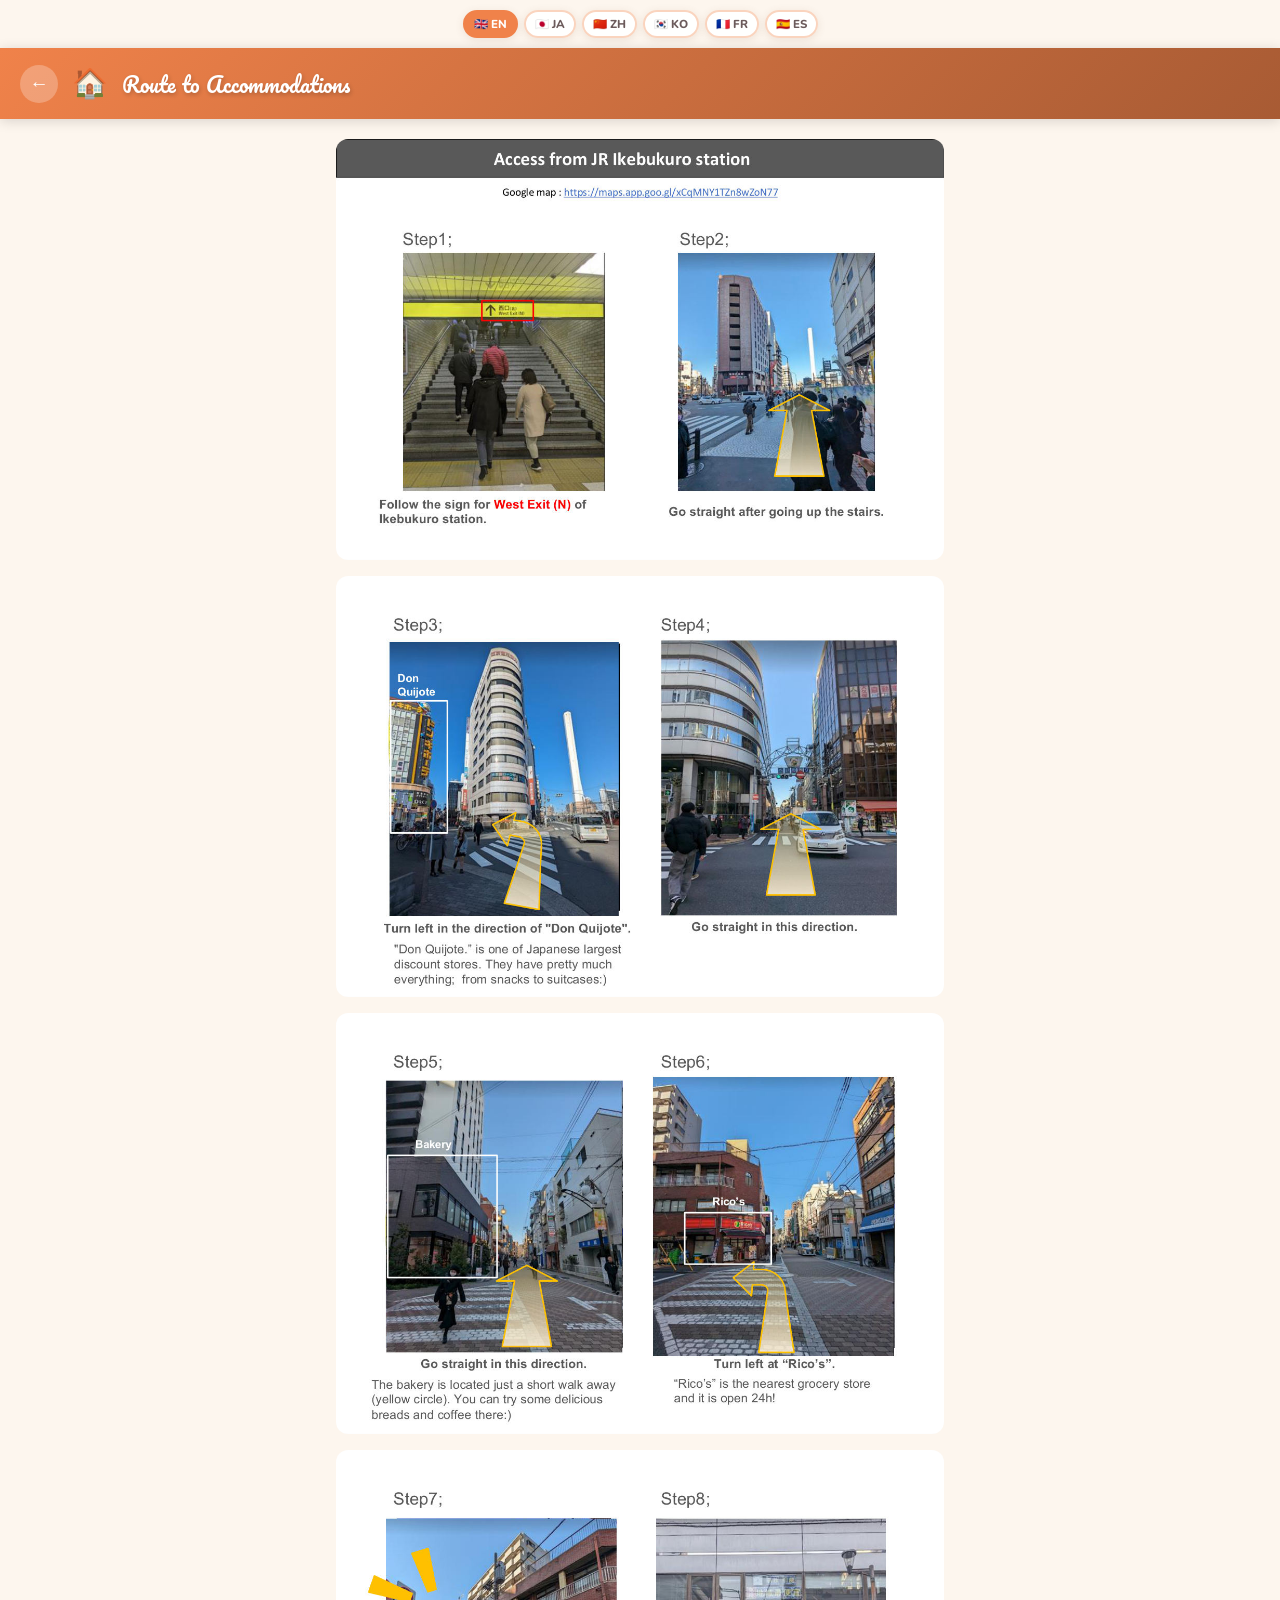
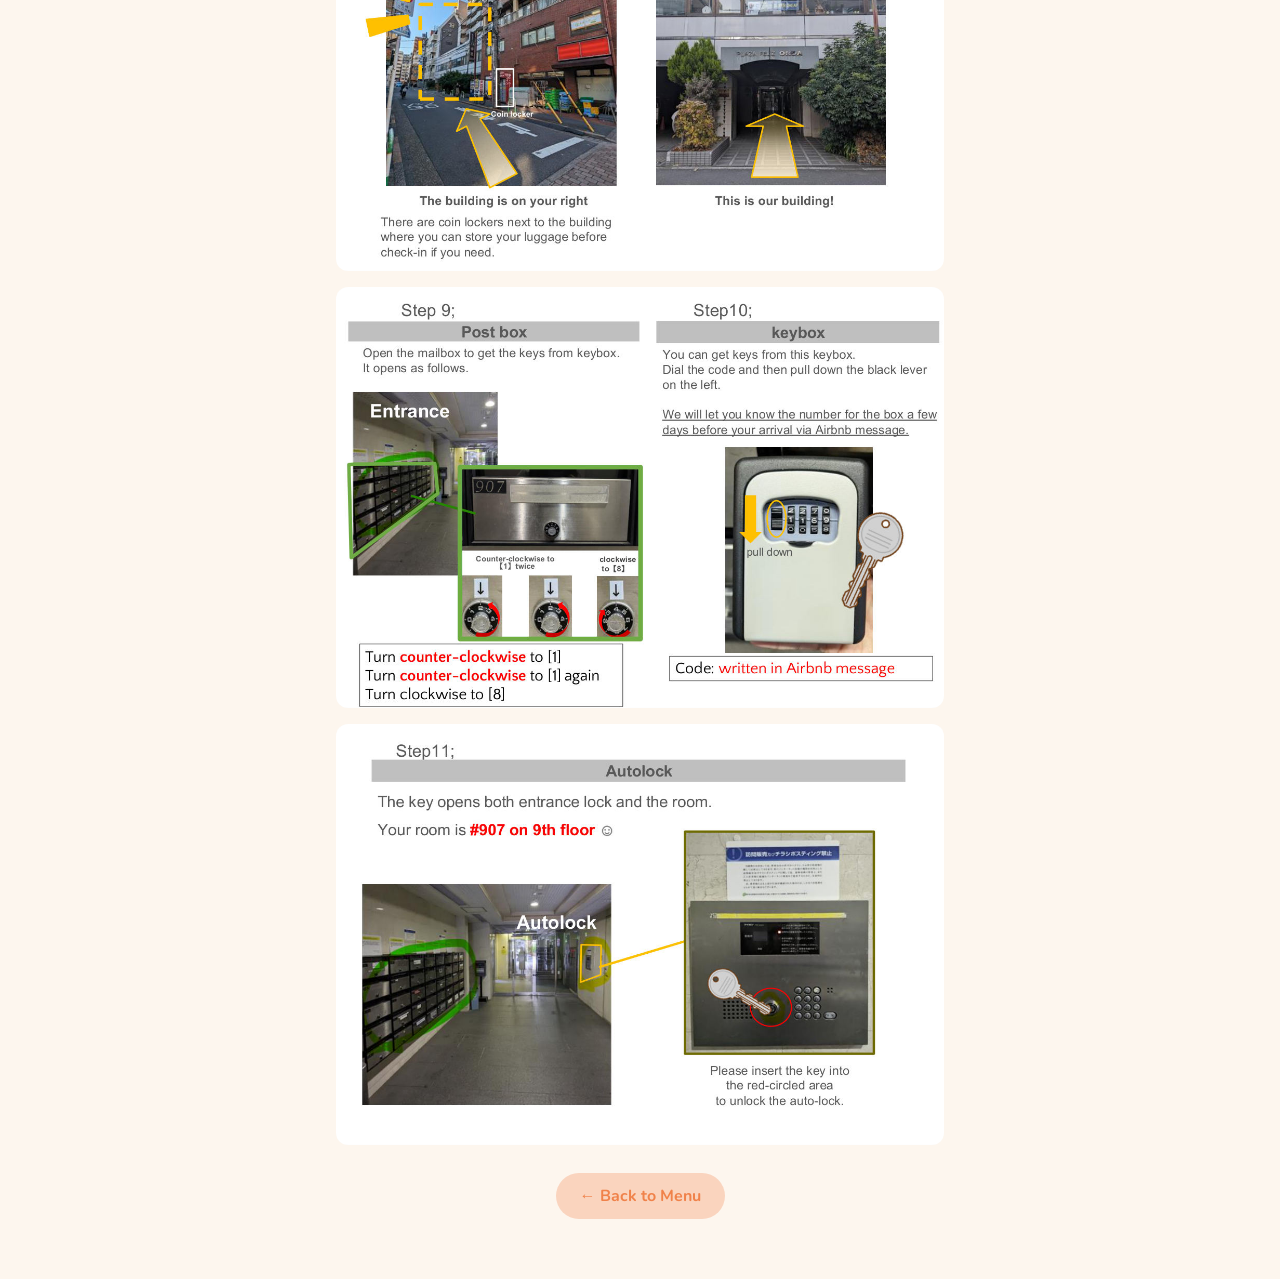
==== access/index.html @ 2150ca1c "Update index.html" ====
<!DOCTYPE html>
<html lang="en">
<head>
<meta charset="UTF-8">
<meta name="viewport" content="width=device-width, initial-scale=1.0">
<title>Route to Accommodations — Feliz Stay 907</title>
<link href="https://fonts.googleapis.com/css2?family=Nunito:wght@600;700;800;900&family=Pacifico&display=swap" rel="stylesheet">
<style>
  :root {
    --accent: #f0824a;
    --accent-light: #fad4be;
    --cream: #fdf6ee;
    --text-dark: #3a3232;
    --text-mid: #6b5a5a;
  }
  * { box-sizing: border-box; margin: 0; padding: 0; }
  body { font-family: 'Nunito', sans-serif; background: var(--cream); color: var(--text-dark); min-height: 100vh; }
  .top-bar {
    background: linear-gradient(135deg, var(--accent) 0%, color-mix(in srgb, var(--accent) 70%, black) 100%);
    padding: 16px 20px;
    display: flex;
    align-items: center;
    gap: 14px;
    position: sticky;
    top: 0;
    z-index: 10;
    box-shadow: 0 2px 12px rgba(0,0,0,0.15);
  }
  .back-btn {
    background: rgba(255,255,255,0.25);
    border: none;
    border-radius: 50%;
    width: 38px; height: 38px;
    display: flex; align-items: center; justify-content: center;
    cursor: pointer;
    font-size: 1.2rem;
    color: #fff;
    text-decoration: none;
    flex-shrink: 0;
    transition: background 0.2s;
  }
  .back-btn:hover { background: rgba(255,255,255,0.4); }
  .top-title {
    font-family: 'Pacifico', cursive;
    font-size: 1.3rem;
    color: #fff;
    text-shadow: 1px 2px 4px rgba(0,0,0,0.2);
    flex: 1;
  }
  .top-emoji { font-size: 1.8rem; }
  .content { padding: 20px 16px 40px; max-width: 640px; margin: 0 auto; }
  .content img:last-child { margin-bottom: 0; }
  .back-footer {
    text-align: center;
    margin-top: 28px;
    padding-bottom: 20px;
  }
  .back-footer a {
    display: inline-flex;
    align-items: center;
    gap: 8px;
    color: var(--accent);
    font-weight: 700;
    font-size: 1rem;
    text-decoration: none;
    background: var(--accent-light);
    padding: 12px 24px;
    border-radius: 50px;
    transition: opacity 0.2s;
  }
  .back-footer a:hover { opacity: 0.8; }

  /* lang-bar */
  .lang-bar {
    display: flex;
    justify-content: center;
    gap: 6px;
    padding: 10px 16px;
    flex-wrap: wrap;
    background: var(--cream);
  }
  .lang-btn {
    border: 2px solid var(--accent-light);
    background: rgba(255,255,255,0.92);
    backdrop-filter: blur(6px);
    border-radius: 50px;
    padding: 4px 9px;
    font-family: 'Nunito', sans-serif;
    font-size: 0.72rem;
    font-weight: 800;
    color: var(--text-mid);
    cursor: pointer;
    transition: all 0.2s;
    box-shadow: 0 2px 8px rgba(120,80,60,0.12);
  }
  .lang-btn.active {
    background: var(--accent);
    border-color: var(--accent);
    color: #fff;
  }
  .lang-btn:hover:not(.active) {
    border-color: var(--accent);
    color: var(--accent);
  }
</style>
</head>
<body>
<div class="lang-bar">
  <button class="lang-btn active" onclick="setLang('en', this)">🇬🇧 EN</button>
  <button class="lang-btn" onclick="setLang('ja', this)">🇯🇵 JA</button>
  <button class="lang-btn" onclick="setLang('zh', this)">🇨🇳 ZH</button>
  <button class="lang-btn" onclick="setLang('ko', this)">🇰🇷 KO</button>
  <button class="lang-btn" onclick="setLang('fr', this)">🇫🇷 FR</button>
  <button class="lang-btn" onclick="setLang('es', this)">🇪🇸 ES</button>
</div>
<div class="top-bar">
  <a href="../" class="back-btn">←</a>
  <span class="top-emoji">🏠</span>
  <div class="top-title" data-i18n="pageTitle">Route to Accommodations</div>
</div>
<div class="content">
<img src="[data-uri]" alt="Route to Accommodations" data-i18n-alt="imgAlt" style="width:100%;border-radius:12px;display:block;margin-bottom:16px;">
<img src="[data-uri]" alt="Route to Accommodations" data-i18n-alt="imgAlt" style="width:100%;border-radius:12px;display:block;margin-bottom:16px;">
<img src="[data-uri]" alt="Route to Accommodations" data-i18n-alt="imgAlt" style="width:100%;border-radius:12px;display:block;margin-bottom:16px;">
<img src="[data-uri]" alt="Route to Accommodations" data-i18n-alt="imgAlt" style="width:100%;border-radius:12px;display:block;margin-bottom:16px;">
<img src="[data-uri]" alt="Route to Accommodations" data-i18n-alt="imgAlt" style="width:100%;border-radius:12px;display:block;margin-bottom:16px;">
<img src="[data-uri]" alt="Route to Accommodations" data-i18n-alt="imgAlt" style="width:100%;border-radius:12px;display:block;margin-bottom:16px;">

<div class="back-footer">
  <a href="../" data-i18n="backToMenu">← Back to Menu</a>
</div>
</div>
<script>
const UI_STRINGS = {
  en: { pageTitle: 'Route to Accommodations', imgAlt: 'Route to Accommodations', backToMenu: '← Back to Menu' },
  ja: { pageTitle: '宿泊施設へのルート', imgAlt: '宿泊施設へのルート', backToMenu: '← メニューへ戻る' },
  zh: { pageTitle: '前往住宿的路线', imgAlt: '前往住宿的路线', backToMenu: '← 返回菜单' },
  ko: { pageTitle: '숙소까지 가는 길', imgAlt: '숙소까지 가는 길', backToMenu: '← 메뉴로 돌아가기' },
  fr: { pageTitle: "Itinéraire vers l'hébergement", imgAlt: "Itinéraire vers l'hébergement", backToMenu: '← Retour au menu' },
  es: { pageTitle: 'Ruta al alojamiento', imgAlt: 'Ruta al alojamiento', backToMenu: '← Volver al menú' },
};
function applyTranslations(lang) {
  const t = UI_STRINGS[lang];
  if (!t) return;
  document.querySelectorAll('[data-i18n]').forEach(el => {
    const key = el.getAttribute('data-i18n');
    if (key in t) el.textContent = t[key];
  });
  document.querySelectorAll('[data-i18n-alt]').forEach(el => {
    const key = el.getAttribute('data-i18n-alt');
    if (key in t) el.alt = t[key];
  });
}
function setLang(lang, btn) {
  document.querySelectorAll('.lang-btn').forEach(b => b.classList.remove('active'));
  btn.classList.add('active');
  applyTranslations(lang);
}
applyTranslations('en');
</script>
</body>
</html>
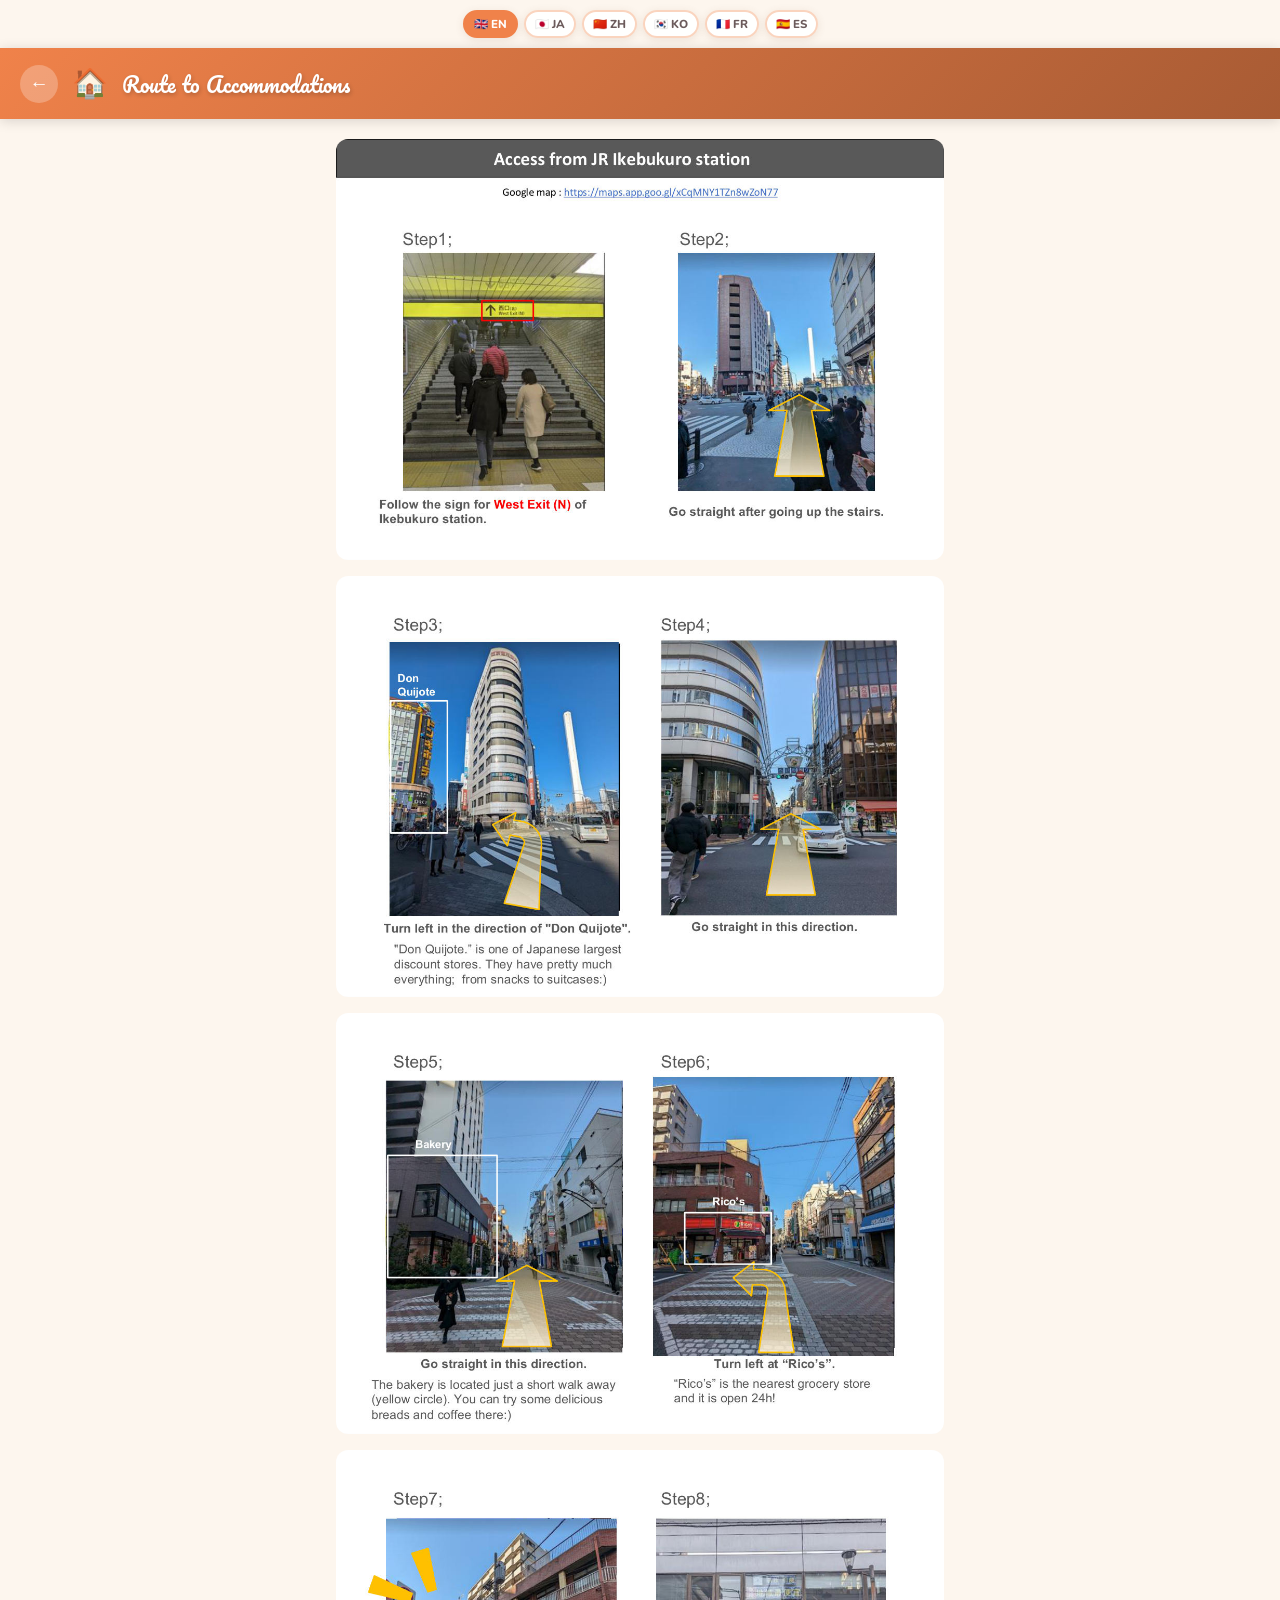
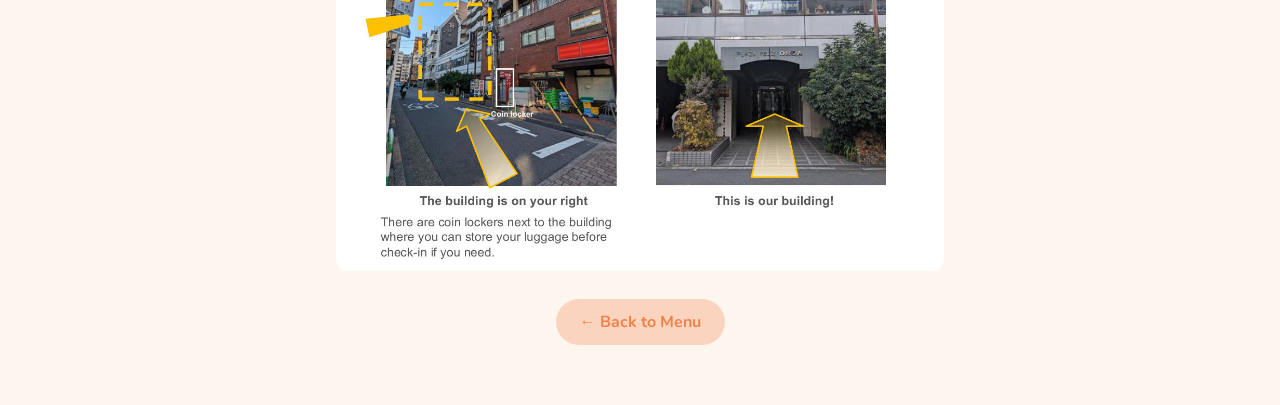
==== commit 353347b6: "Update index.html" ====
--- a/access/index.html
+++ b/access/index.html
@@ -123,8 +123,6 @@
 <img src="[data-uri]" alt="Route to Accommodations" data-i18n-alt="imgAlt" style="width:100%;border-radius:12px;display:block;margin-bottom:16px;">
 <img src="[data-uri]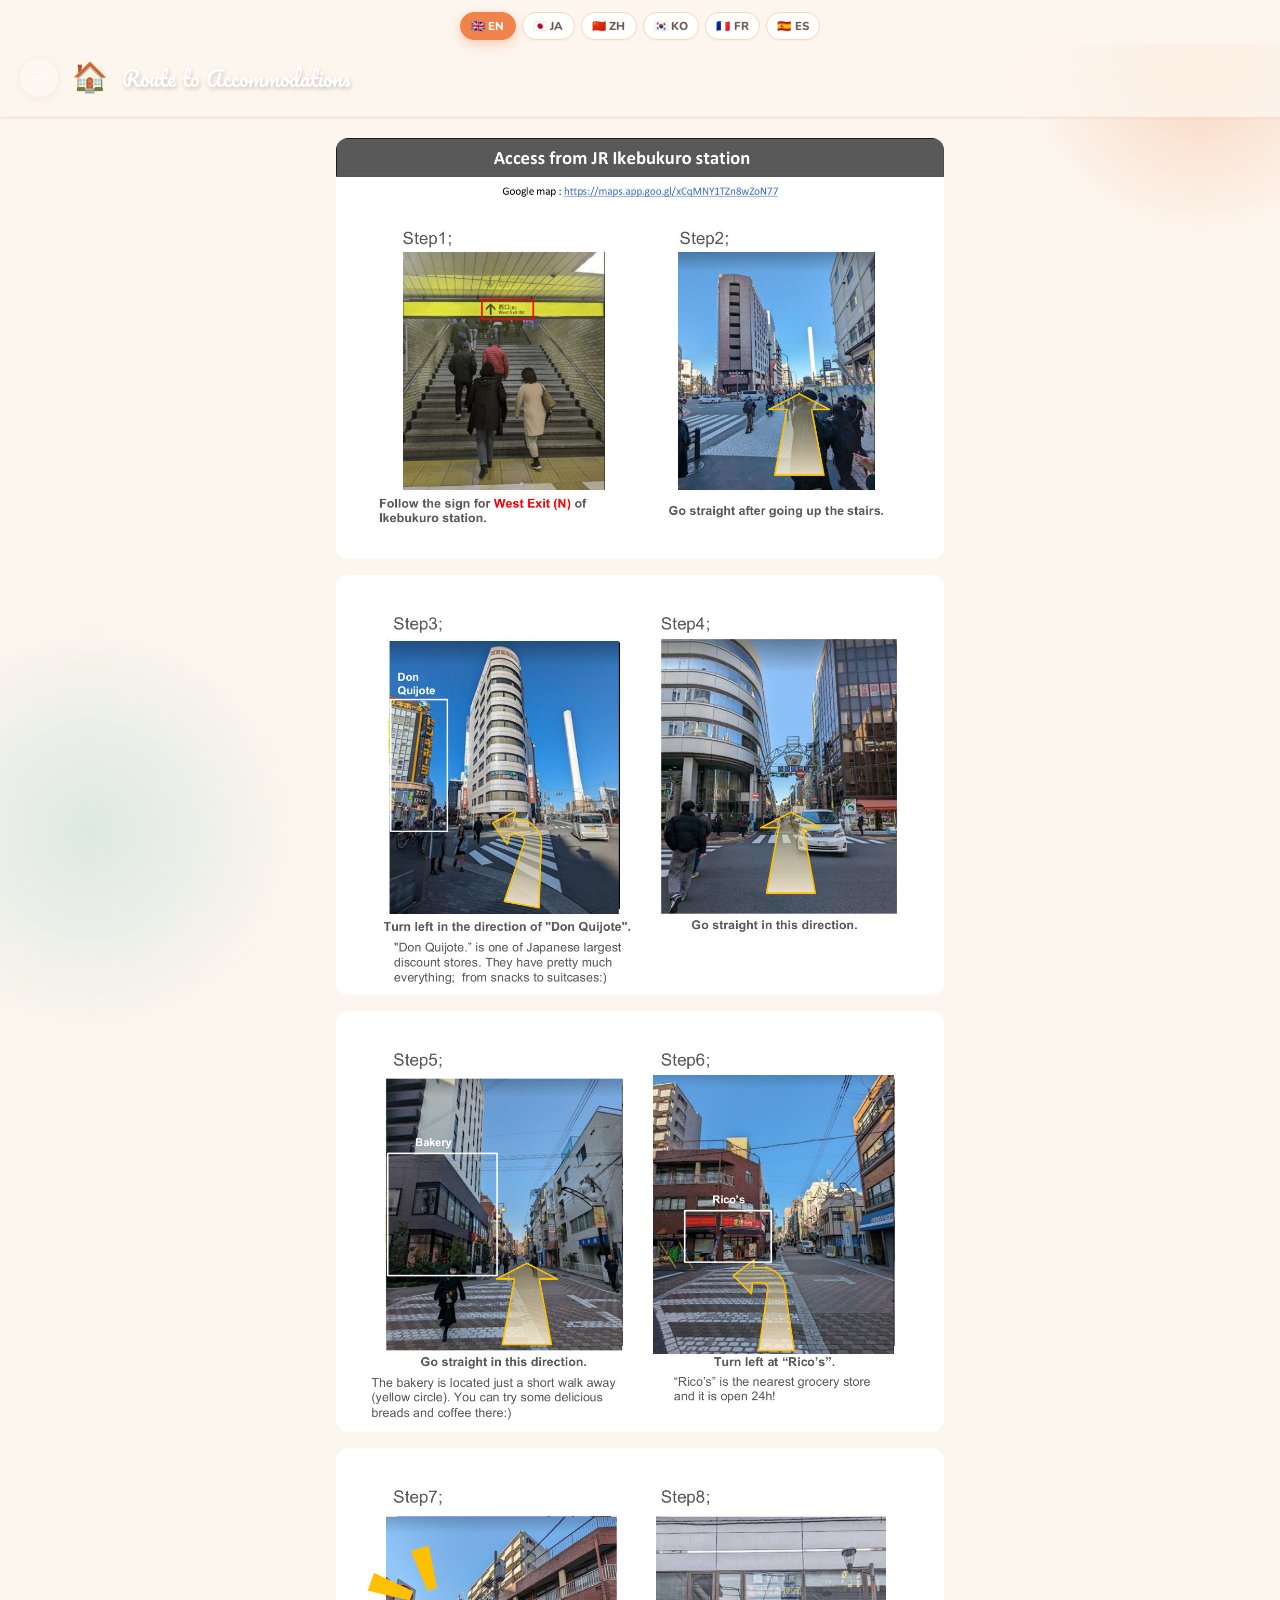
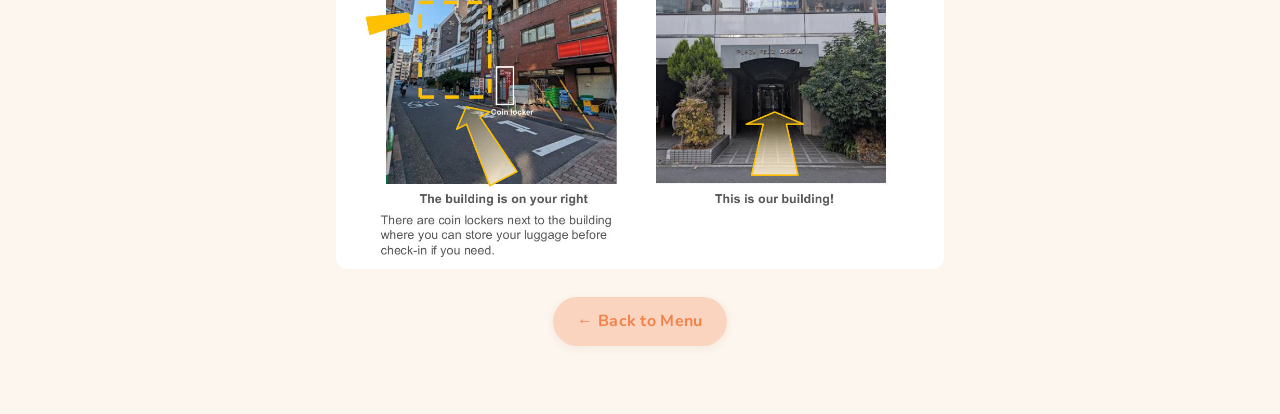
==== commit 4d03e841: "Refine homepage and unify sub-page taste - index.html: grouped menu into 3 categories (Arriving / In" ====
--- a/access/index.html
+++ b/access/index.html
@@ -103,6 +103,7 @@
     color: var(--accent);
   }
 </style>
+    <link rel="stylesheet" href="../assets/style-sub.css">
 </head>
 <body>
 <div class="lang-bar">
--- a/assets/style-sub.css
+++ b/assets/style-sub.css
@@ -0,0 +1,234 @@
+/* ─────────────────────────────────────────────────────────────────
+   Feliz Stay 907 · Sub-page shared refinements
+   Loaded AFTER each page's inline <style>, so same-specificity rules
+   here win. Uses each page's own --accent variable (preserves per-
+   page color identity). Keeps everything non-destructive.
+   ───────────────────────────────────────────────────────────────── */
+
+:root {
+  /* Warm shadow system — layered for depth without heaviness */
+  --shadow-xs: 0 1px 2px rgba(120, 80, 60, 0.06);
+  --shadow-sm: 0 2px 8px rgba(120, 80, 60, 0.09);
+  --shadow-md: 0 4px 18px rgba(120, 80, 60, 0.12);
+  --shadow-lg: 0 10px 34px rgba(120, 80, 60, 0.18);
+  --shadow-hover: 0 14px 38px rgba(120, 80, 60, 0.22);
+
+  /* Consistent radii + eases */
+  --r-sm: 10px;
+  --r-md: 16px;
+  --r-lg: 22px;
+  --r-xl: 28px;
+  --ease-pop: cubic-bezier(.34, 1.56, .64, 1);
+}
+
+html { -webkit-tap-highlight-color: transparent; }
+
+body {
+  padding-bottom: env(safe-area-inset-bottom);
+  line-height: 1.55;
+  position: relative;
+}
+
+/* Soft warm ambient gradient blobs (behind content) */
+body::before,
+body::after {
+  content: '';
+  position: fixed;
+  border-radius: 50%;
+  pointer-events: none;
+  z-index: 0;
+  filter: blur(4px);
+}
+body::before {
+  top: -120px; right: -100px;
+  width: 360px; height: 360px;
+  background: radial-gradient(circle, color-mix(in srgb, var(--accent, #f0824a) 28%, transparent) 0%, transparent 70%);
+}
+body::after {
+  bottom: -140px; left: -120px;
+  width: 420px; height: 420px;
+  background: radial-gradient(circle, rgba(195, 222, 221, 0.55) 0%, transparent 72%);
+}
+
+/* Elevate page content above the blobs */
+.top-bar,
+.lang-bar,
+.hero,
+.content,
+main {
+  position: relative;
+  z-index: 1;
+}
+
+/* ── Skip link ── */
+.skip-link {
+  position: absolute;
+  left: -9999px;
+  top: 10px;
+  background: var(--accent, #f0824a);
+  color: #fff;
+  padding: 10px 16px;
+  border-radius: 999px;
+  font-family: inherit;
+  font-weight: 800;
+  z-index: 1000;
+  text-decoration: none;
+}
+.skip-link:focus { left: 10px; }
+
+/* ── Top bar refinement ── */
+.top-bar {
+  top: env(safe-area-inset-top);
+  background: rgba(253, 246, 238, 0.82);
+  backdrop-filter: blur(14px) saturate(140%);
+  -webkit-backdrop-filter: blur(14px) saturate(140%);
+  border-bottom: 1px solid color-mix(in srgb, var(--accent, #f0824a) 20%, transparent);
+  box-shadow: var(--shadow-xs);
+  padding-top: calc(12px + env(safe-area-inset-top));
+}
+
+/* ── Back button refinement ── */
+.back-btn {
+  border-radius: 999px;
+  padding: 8px 16px 8px 12px;
+  box-shadow: var(--shadow-sm);
+  transition: transform 0.2s var(--ease-pop), box-shadow 0.2s, opacity 0.2s;
+  letter-spacing: 0.02em;
+}
+.back-btn:hover,
+.back-btn:focus-visible {
+  transform: translateY(-1px);
+  box-shadow: var(--shadow-md);
+  opacity: 1;
+  outline: none;
+}
+.back-btn:active { transform: translateY(0); }
+
+/* ── Top bar title polish ── */
+.top-bar-title {
+  font-family: 'Pacifico', cursive;
+  font-weight: 400;
+  font-size: 1.1rem;
+  letter-spacing: 0.02em;
+}
+
+/* ── Hero polish ── */
+.hero {
+  padding: 44px 24px 38px;
+  overflow: hidden;
+  position: relative;
+}
+.hero::after {
+  content: '';
+  position: absolute;
+  right: -30px; top: -30px;
+  width: 180px; height: 180px;
+  border-radius: 50%;
+  background: rgba(255, 255, 255, 0.08);
+  pointer-events: none;
+}
+.hero-icon {
+  filter: drop-shadow(0 8px 14px rgba(0, 0, 0, 0.18));
+  animation: floatIcon 3.5s ease-in-out infinite;
+}
+@keyframes floatIcon {
+  0%, 100% { transform: translateY(0) rotate(-2deg); }
+  50% { transform: translateY(-6px) rotate(2deg); }
+}
+.hero h1 {
+  font-weight: 400;
+  line-height: 1.18;
+  letter-spacing: 0.01em;
+  text-shadow: 2px 2px 0 rgba(0, 0, 0, 0.08);
+}
+.hero-sub {
+  letter-spacing: 0.03em;
+}
+
+/* ── Language switcher polish ── */
+.lang-bar {
+  padding: 12px 16px 4px;
+  position: relative;
+  z-index: 2;
+}
+.lang-btn {
+  border-width: 1.5px;
+  padding: 5px 10px;
+  box-shadow: var(--shadow-xs);
+  letter-spacing: 0.02em;
+  transition: all 0.2s ease;
+}
+.lang-btn.active {
+  box-shadow: 0 4px 12px color-mix(in srgb, var(--accent, #f0824a) 35%, transparent);
+}
+.lang-btn:focus-visible:not(.active) {
+  outline: none;
+  border-color: var(--accent, #f0824a);
+  color: var(--accent, #f0824a);
+}
+
+/* ── Card refinement ── */
+.card {
+  border-radius: var(--r-lg);
+  box-shadow: var(--shadow-sm);
+  border: 1px solid rgba(120, 80, 60, 0.05);
+  transition: box-shadow 0.25s ease, transform 0.25s var(--ease-pop);
+}
+.card:hover {
+  box-shadow: var(--shadow-md);
+}
+
+.card-title {
+  letter-spacing: 0.01em;
+}
+
+/* ── Back footer button ── */
+.back-footer a {
+  box-shadow: var(--shadow-sm);
+  transition: transform 0.2s var(--ease-pop), box-shadow 0.2s, opacity 0.2s;
+  letter-spacing: 0.02em;
+}
+.back-footer a:hover,
+.back-footer a:focus-visible {
+  transform: translateY(-2px);
+  box-shadow: var(--shadow-md);
+  opacity: 1;
+  outline: none;
+}
+
+/* ── Focus-visible safety net ── */
+a:focus-visible,
+button:focus-visible {
+  outline: 2px solid var(--accent, #f0824a);
+  outline-offset: 2px;
+  border-radius: 4px;
+}
+.back-btn:focus-visible,
+.lang-btn:focus-visible,
+.back-footer a:focus-visible {
+  outline: none; /* custom focus above */
+}
+
+/* ── Image polish ── */
+img,
+.meter-photo,
+.photo,
+.card img {
+  border-radius: var(--r-md);
+}
+
+/* ── Reduced motion ── */
+@media (prefers-reduced-motion: reduce) {
+  *,
+  *::before,
+  *::after {
+    animation-duration: 0.01ms !important;
+    animation-iteration-count: 1 !important;
+    transition-duration: 0.01ms !important;
+  }
+}
+
+/* ── Small utility: trailing bottom breathing room ── */
+.content {
+  padding-bottom: calc(48px + env(safe-area-inset-bottom));
+}
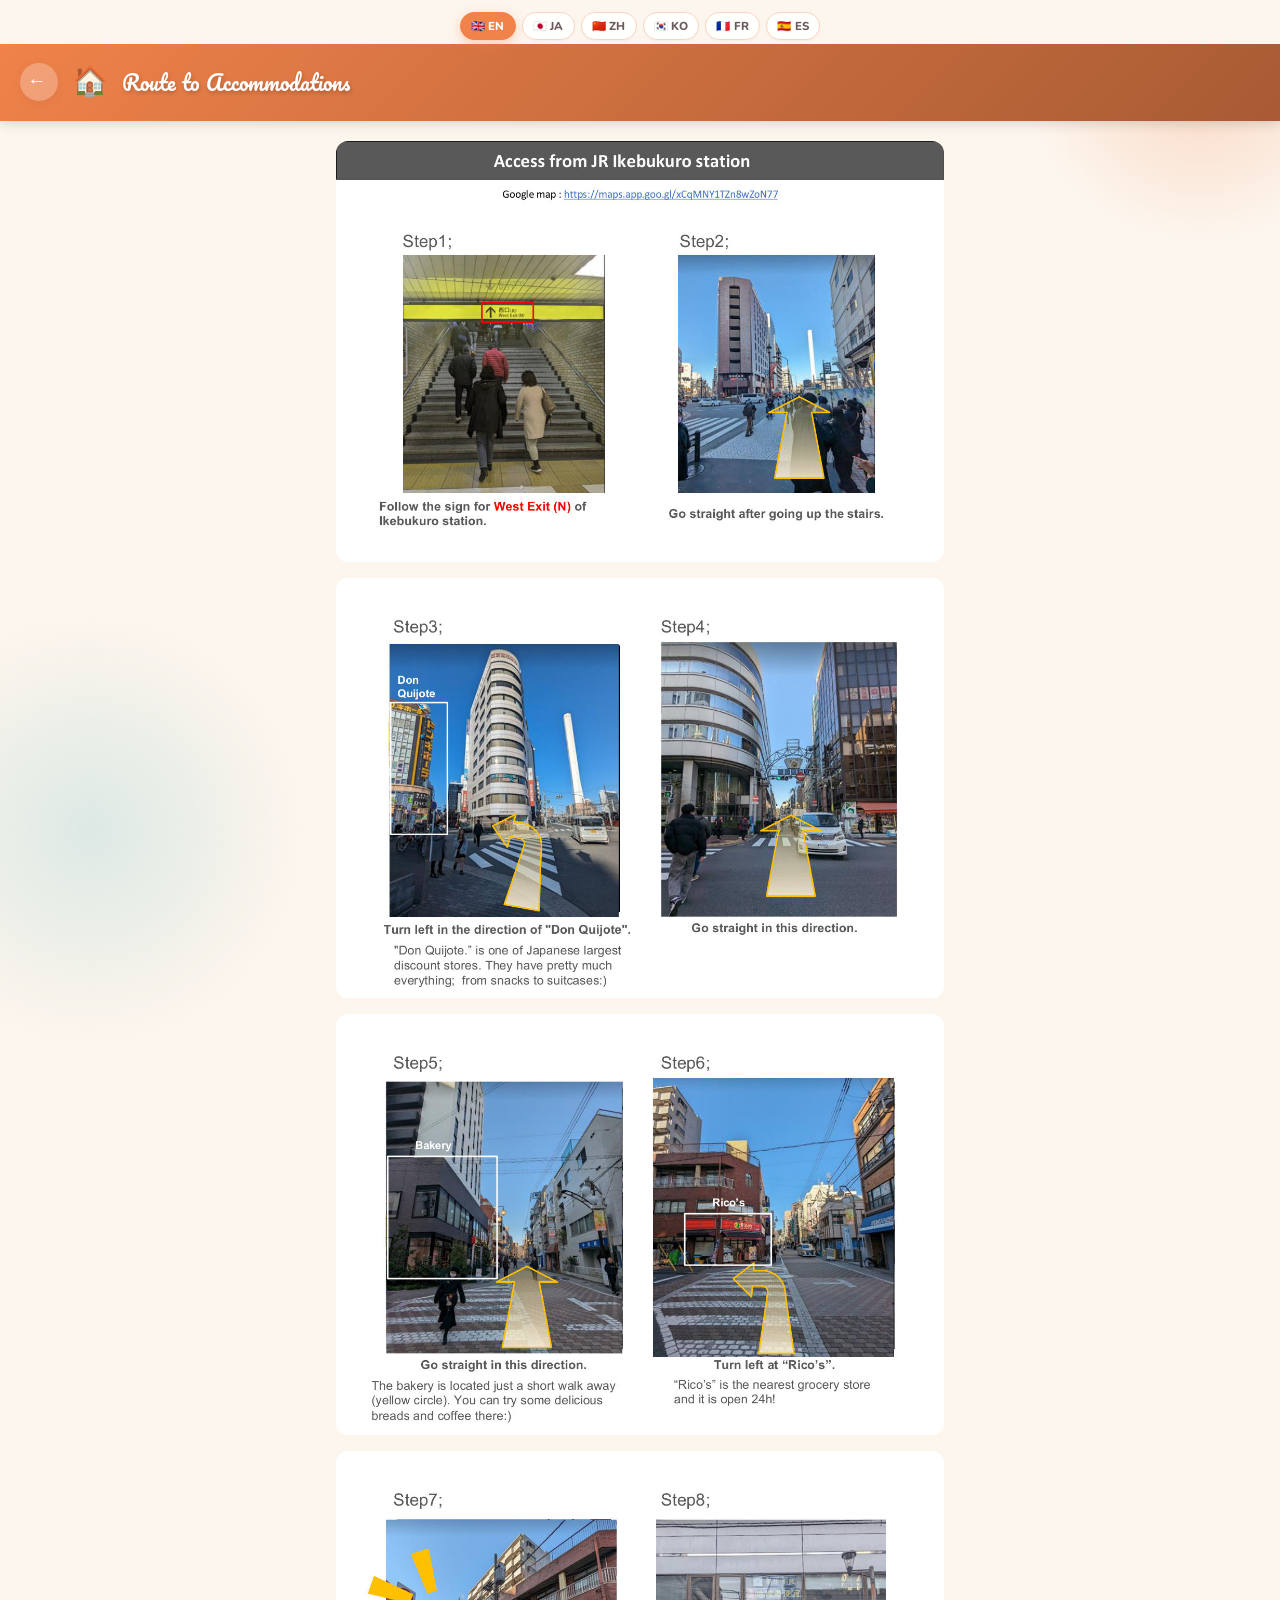
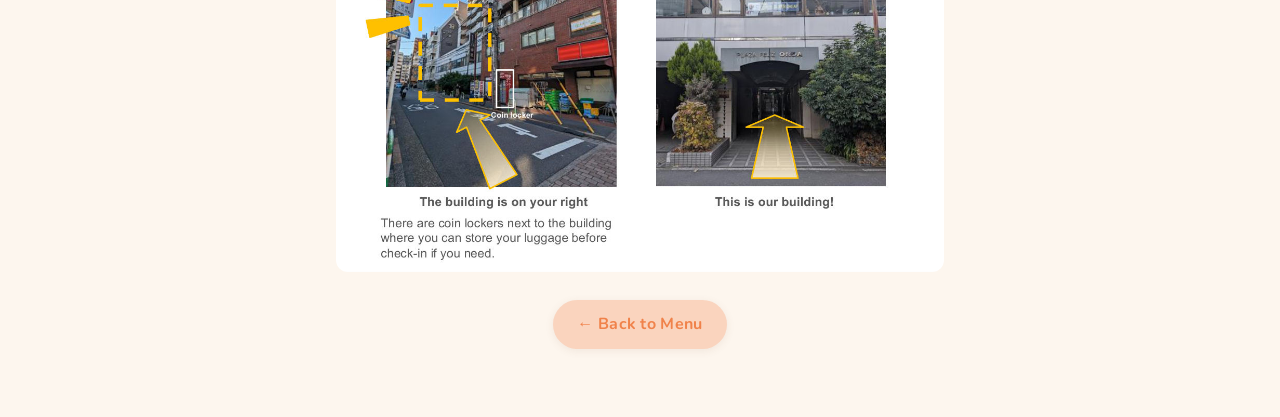
==== commit da71804d: "Bust subpage header CSS cache" ====
--- a/access/index.html
+++ b/access/index.html
@@ -103,7 +103,7 @@
     color: var(--accent);
   }
 </style>
-    <link rel="stylesheet" href="../assets/style-sub.css">
+    <link rel="stylesheet" href="../assets/style-sub.css?v=header-bands-20260528">
 </head>
 <body>
 <div class="lang-bar">
--- a/assets/style-sub.css
+++ b/assets/style-sub.css
@@ -79,12 +79,10 @@
 /* ── Top bar refinement ── */
 .top-bar {
   top: env(safe-area-inset-top);
-  background: rgba(253, 246, 238, 0.82);
-  backdrop-filter: blur(14px) saturate(140%);
-  -webkit-backdrop-filter: blur(14px) saturate(140%);
-  border-bottom: 1px solid color-mix(in srgb, var(--accent, #f0824a) 20%, transparent);
-  box-shadow: var(--shadow-xs);
-  padding-top: calc(12px + env(safe-area-inset-top));
+  background: linear-gradient(135deg, var(--accent, #f0824a) 0%, color-mix(in srgb, var(--accent, #f0824a) 70%, black) 100%);
+  border-bottom: none;
+  box-shadow: 0 2px 12px rgba(0,0,0,0.15);
+  padding-top: calc(16px + env(safe-area-inset-top));
 }
 
 /* ── Back button refinement ── */
@@ -110,6 +108,13 @@
   font-weight: 400;
   font-size: 1.1rem;
   letter-spacing: 0.02em;
+  color: #fff;
+  text-shadow: 1px 2px 4px rgba(0,0,0,0.2);
+}
+
+.top-title {
+  color: #fff;
+  text-shadow: 1px 2px 4px rgba(0,0,0,0.2);
 }
 
 /* ── Hero polish ── */
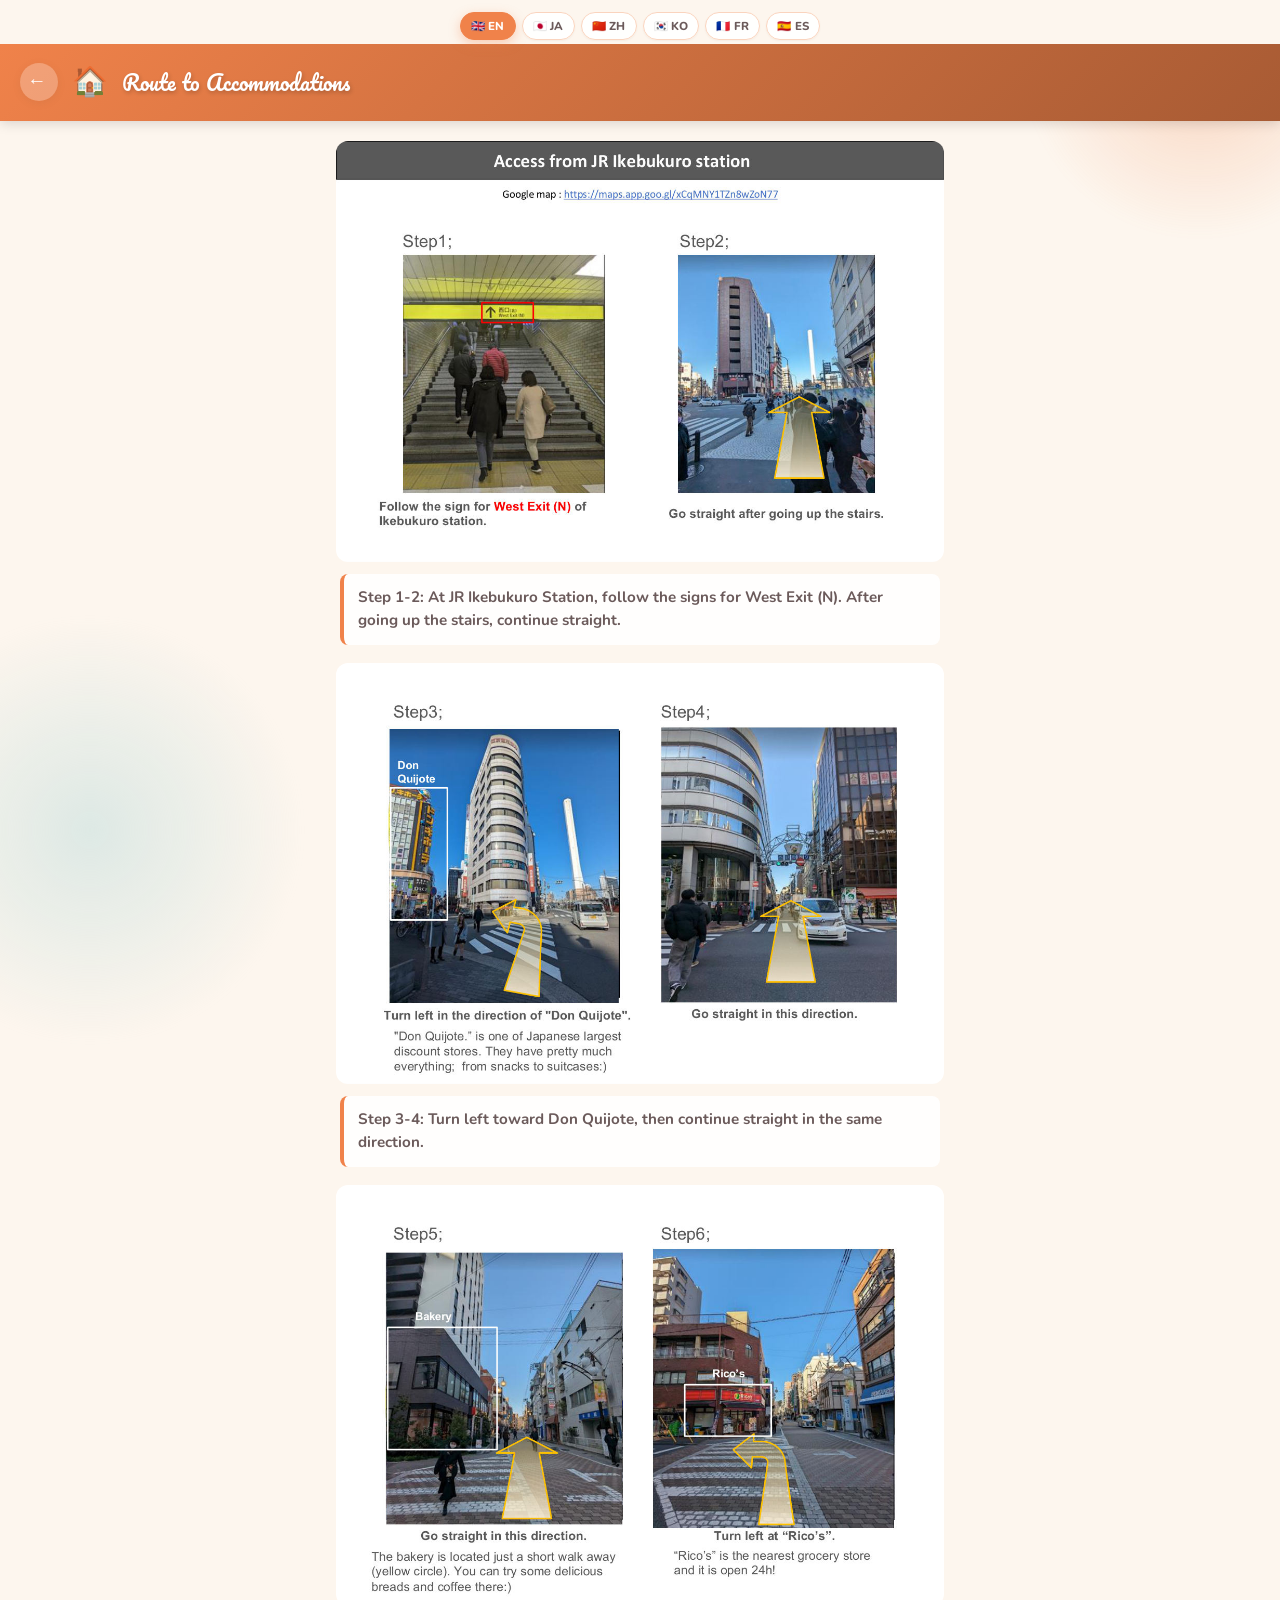
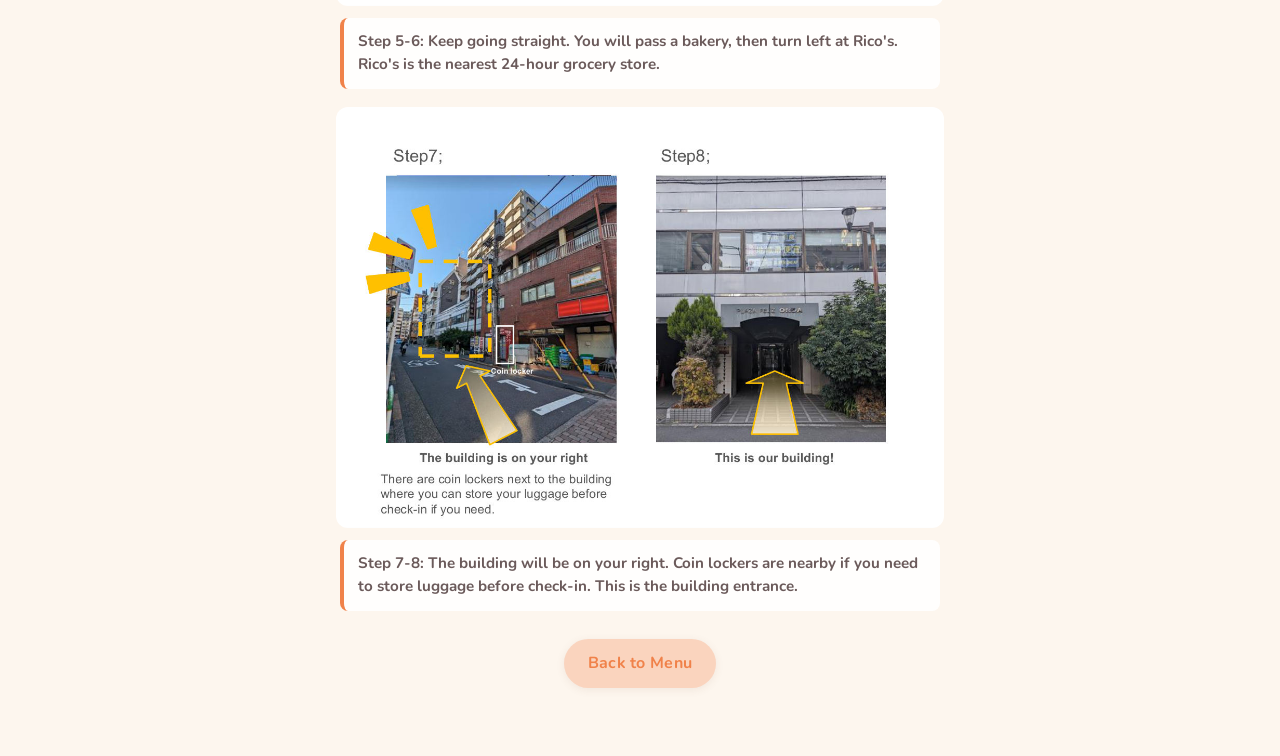
==== commit 43202b06: "Add multilingual access route captions" ====
--- a/access/index.html
+++ b/access/index.html
@@ -55,6 +55,17 @@
     margin-top: 28px;
     padding-bottom: 20px;
   }
+  .caption {
+    margin: -4px 4px 18px;
+    color: var(--text-mid);
+    font-size: 0.95rem;
+    font-weight: 700;
+    line-height: 1.55;
+    background: rgba(255,255,255,0.88);
+    border-left: 4px solid var(--accent);
+    border-radius: 8px;
+    padding: 12px 14px;
+  }
   .back-footer a {
     display: inline-flex;
     align-items: center;
@@ -117,13 +128,17 @@
 <div class="top-bar">
   <a href="../" class="back-btn">←</a>
   <span class="top-emoji">🏠</span>
-  <div class="top-title" data-i18n="pageTitle">Route to Accommodations</div>
+  <div class="top-title">Route to Accommodations</div>
 </div>
 <div class="content">
 <img src="[data-uri]" alt="Route to Accommodations" data-i18n-alt="imgAlt" style="width:100%;border-radius:12px;display:block;margin-bottom:16px;">
+<div class="caption" data-i18n="c1"></div>
 <img src="[data-uri]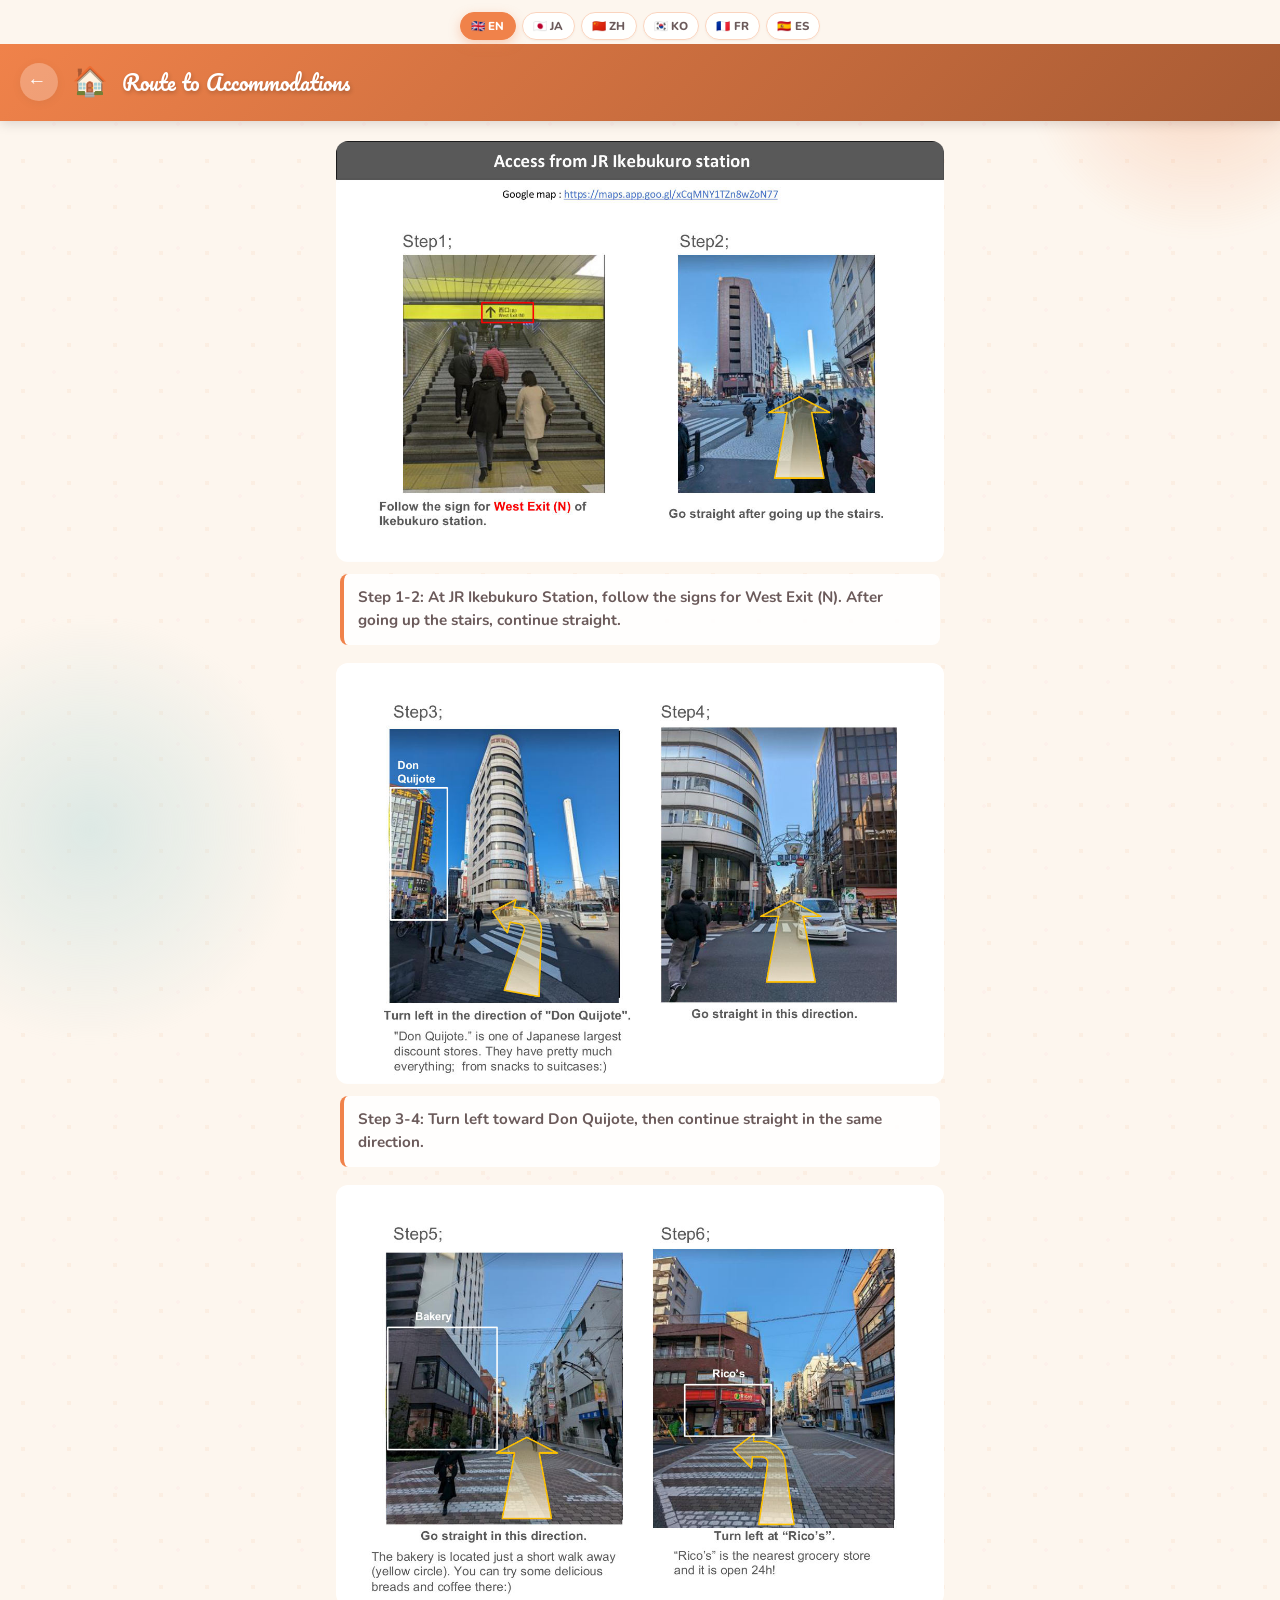
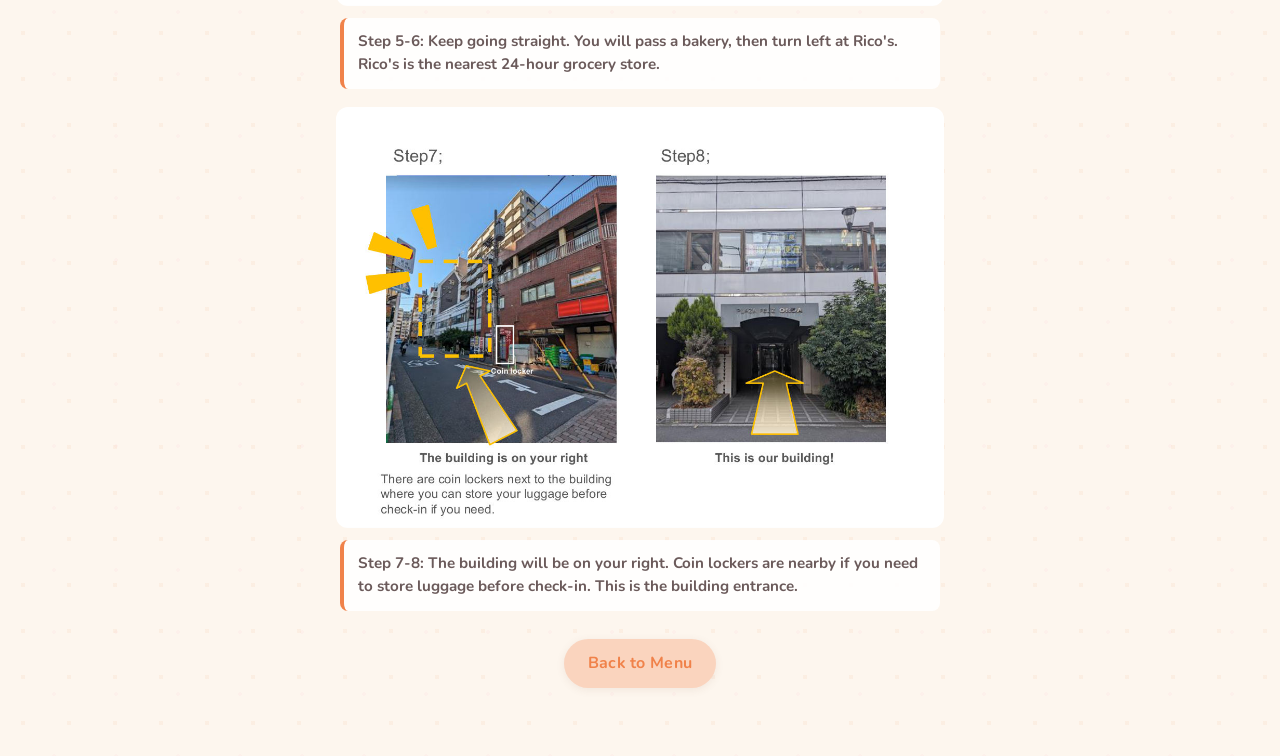
